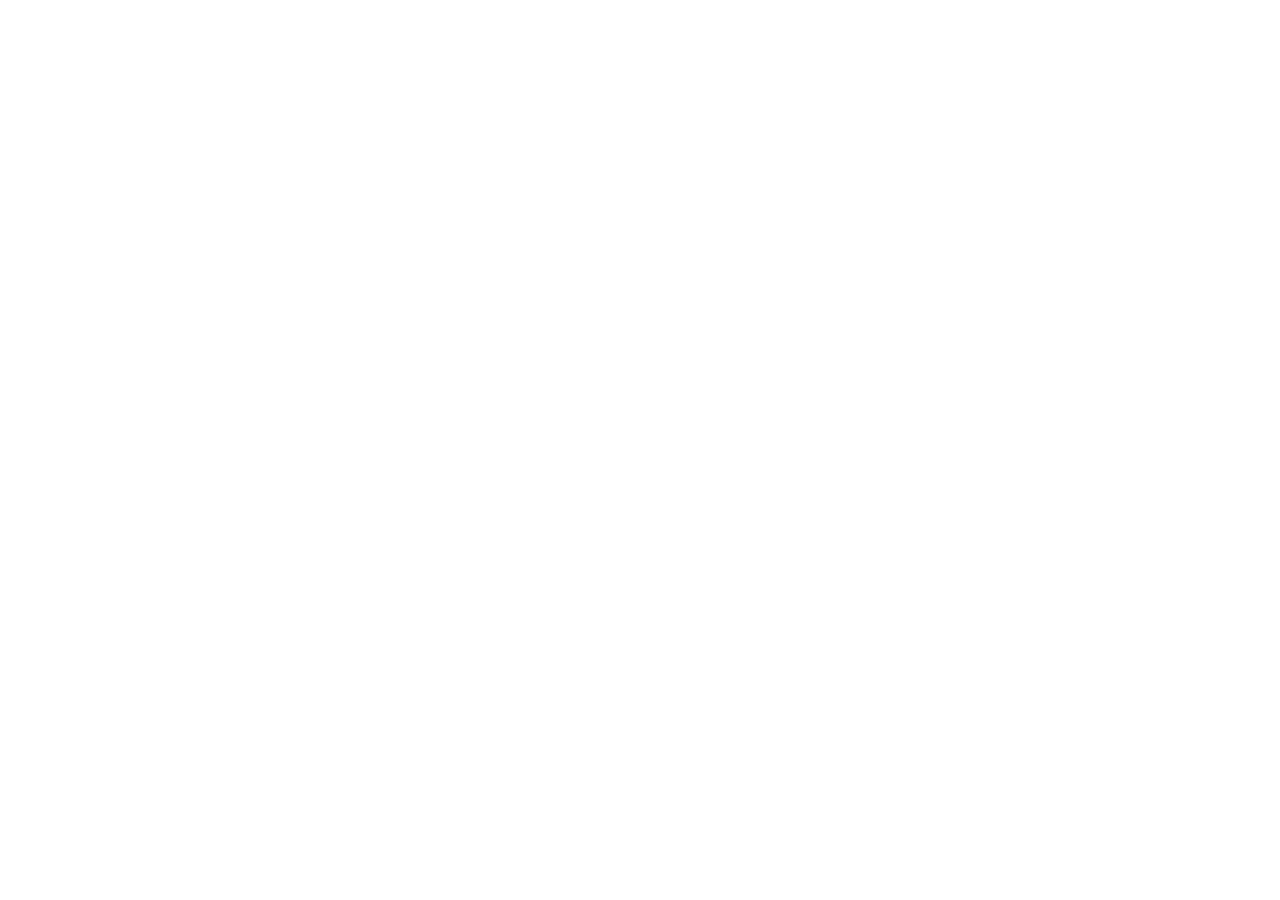
==== Interface/index.html @ 63ec219d "set up interface" ====
<!DOCTYPE html>
<html lang="en">
<head>
    <meta charset="UTF-8">
    <meta name="viewport" content="width=device-width, initial-scale=1.0">
    <title></title>
    <link rel="stylesheet" href="./style.css">
</head>
<body>
    
</body>
</html>
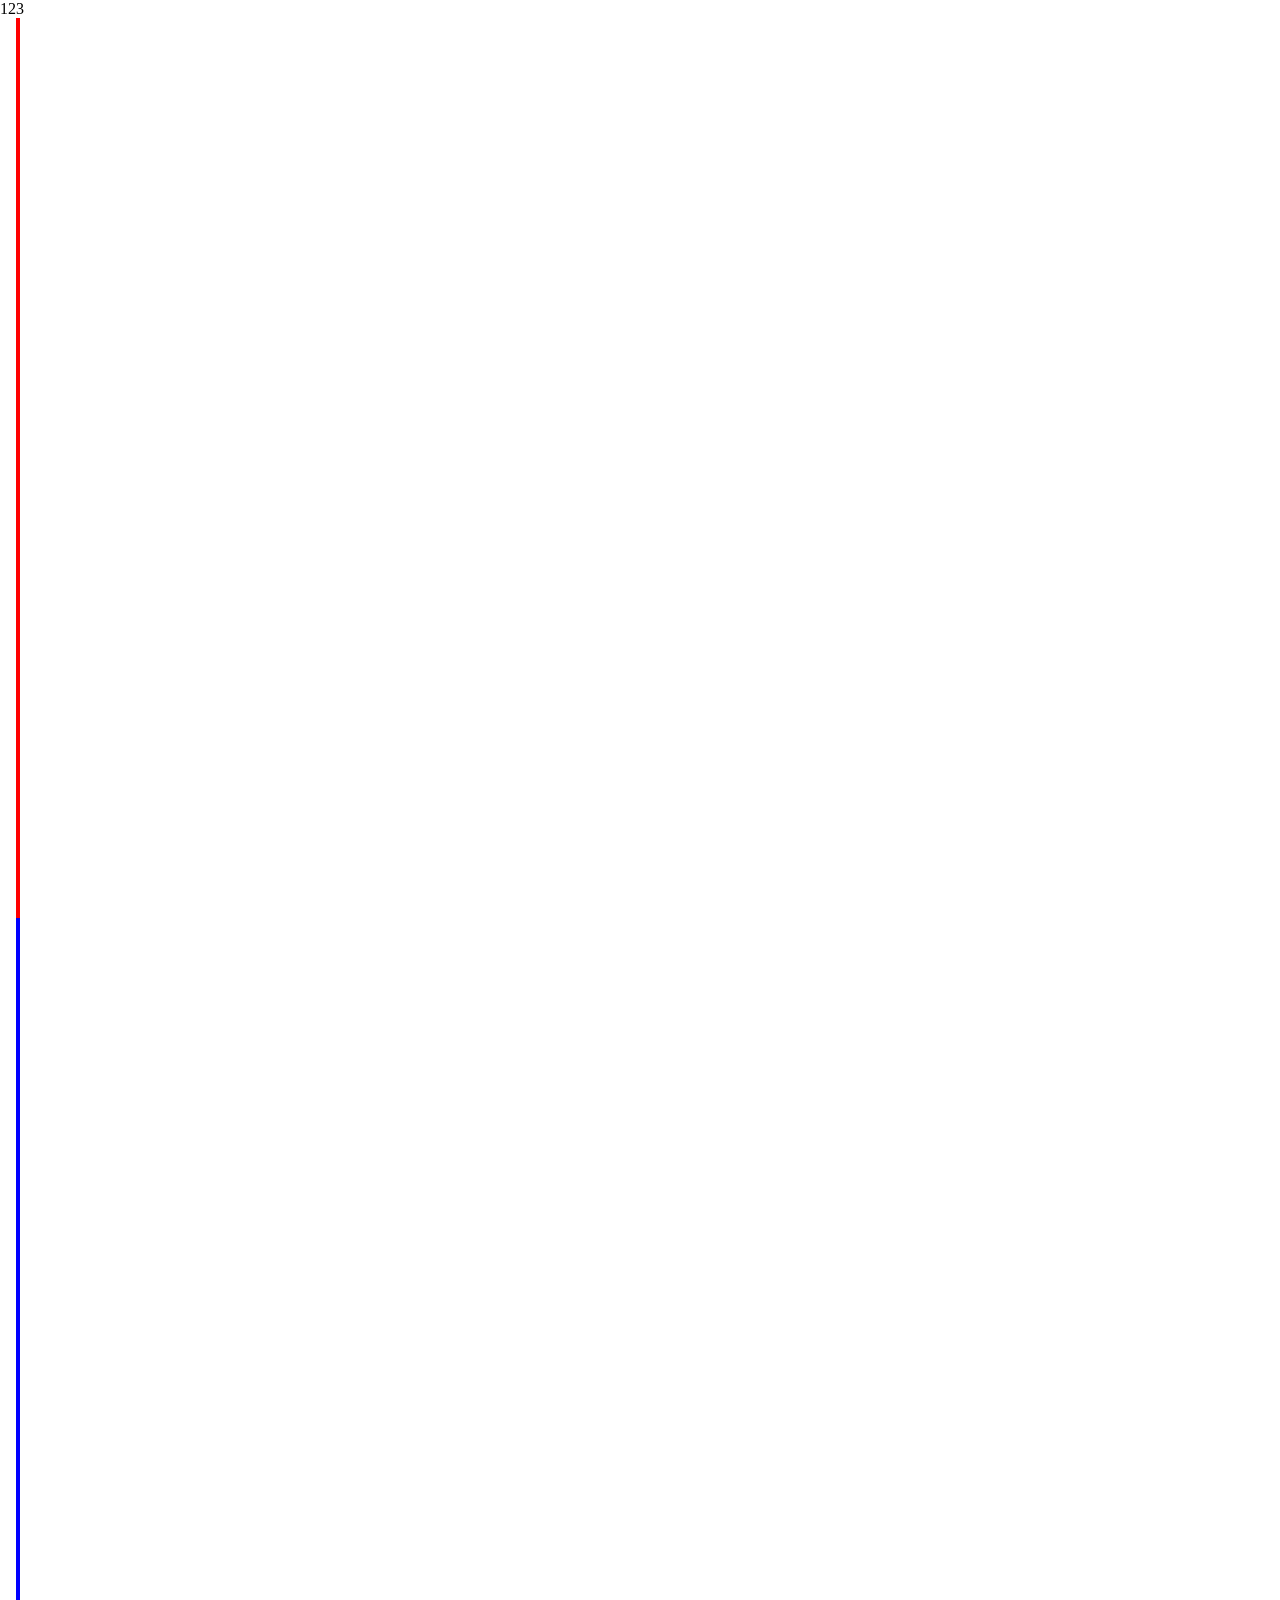
==== commit 061c304d: "1" ====
--- a/Interface/index.html
+++ b/Interface/index.html
@@ -7,6 +7,29 @@
     <link rel="stylesheet" href="./style.css">
 </head>
 <body>
-    
+    <div class="container">1
+        <div class="navbar-container">2
+            <div class="navbar"></div>
+        </div>
+        <div class="content">3
+            <div class="content-left"></div>
+            <div class="content-right"></div>
+        </div>
+
+    </div>
+
+
+
+
+
+
+
+
+
+
+
+
+
+    <script src="./script.js"></script>
 </body>
 </html>
--- a/Interface/style.css
+++ b/Interface/style.css
@@ -0,0 +1,23 @@
+*{
+    margin: 0;
+    padding: 0;
+    box-sizing: border-box;
+}
+.container{
+    display:flex;
+    /* justify-content: center;
+    align-items: center; */
+    
+    height: 100vh;
+    width: 100vw;
+}
+.content-left{
+    width: 55%;
+    height: 100%;
+    background-color: red;
+}
+.content-right{
+    width: 45%;
+    height: 100%;
+    background-color: blue;
+}
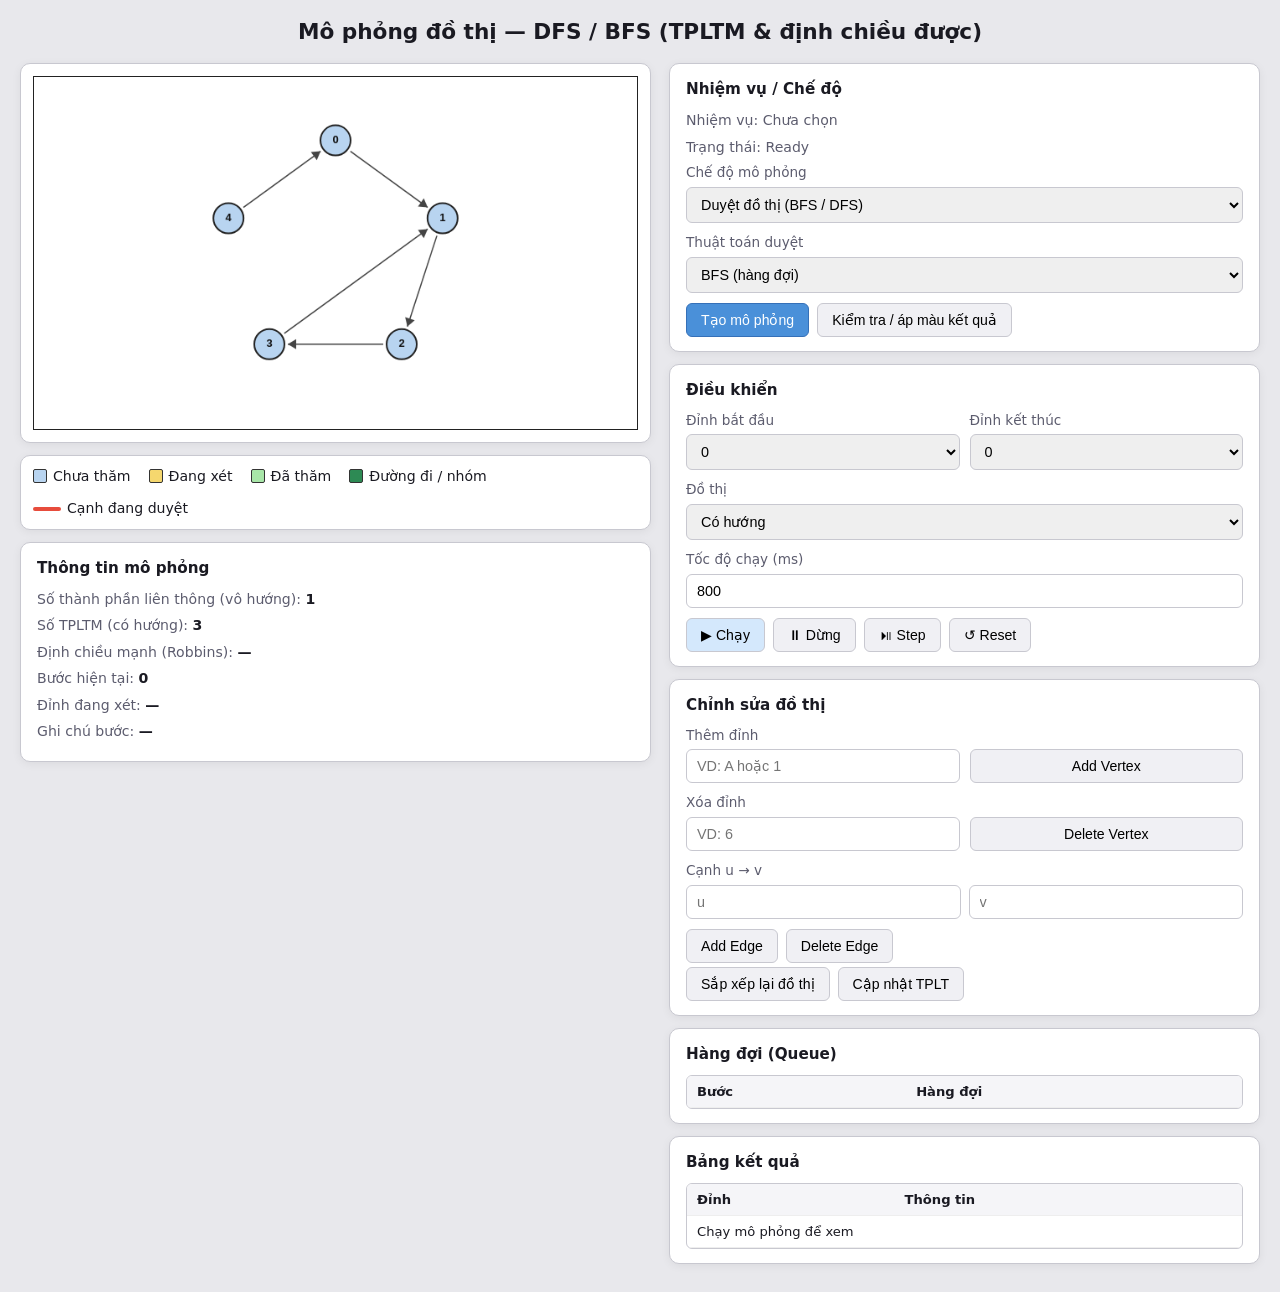
==== commit b74ae69c: "3" ====
--- a/Interface/index.html
+++ b/Interface/index.html
@@ -1,35 +1,187 @@
 <!DOCTYPE html>
-<html lang="en">
+<html lang="vi">
 <head>
     <meta charset="UTF-8">
     <meta name="viewport" content="width=device-width, initial-scale=1.0">
-    <title></title>
+    <title>Mô phỏng DFS/BFS — TPLTM &amp; Định chiều</title>
     <link rel="stylesheet" href="./style.css">
 </head>
 <body>
-    <div class="container">1
-        <div class="navbar-container">2
-            <div class="navbar"></div>
-        </div>
-        <div class="content">3
-            <div class="content-left"></div>
-            <div class="content-right"></div>
-        </div>
+    <div class="app">
+        <header class="header">
+            <h1>Mô phỏng đồ thị — DFS / BFS (TPLTM &amp; định chiều được)</h1>
+        </header>
 
+        <main class="main">
+            <section class="col-left">
+                <div class="canvas-wrap">
+                    <canvas id="graphCanvas" width="720" height="420" aria-label="Vùng vẽ đồ thị"></canvas>
+                </div>
+                <div class="legend" id="legend">
+                    <span class="legend-item"><i class="swatch swatch-unvisited"></i> Chưa thăm</span>
+                    <span class="legend-item"><i class="swatch swatch-active"></i> Đang xét</span>
+                    <span class="legend-item"><i class="swatch swatch-visited"></i> Đã thăm</span>
+                    <span class="legend-item"><i class="swatch swatch-path"></i> Đường đi / nhóm</span>
+                    <span class="legend-item"><span class="swatch swatch-edge-hl"></span> Cạnh đang duyệt</span>
+                </div>
+                <div class="card info-card">
+                    <h2>Thông tin mô phỏng</h2>
+                    <ul class="info-list">
+                        <li><span class="label">Số thành phần liên thông (vô hướng):</span> <strong id="infoWeak">—</strong></li>
+                        <li><span class="label">Số TPLTM (có hướng):</span> <strong id="infoScc">—</strong></li>
+                        <li><span class="label">Định chiều mạnh (Robbins):</span> <strong id="infoOrient">—</strong></li>
+                        <li><span class="label">Bước hiện tại:</span> <strong id="infoStep">0</strong></li>
+                        <li><span class="label">Đỉnh đang xét:</span> <strong id="infoVertex">Chưa bắt đầu</strong></li>
+                        <li><span class="label">Ghi chú bước:</span> <strong id="infoMsg">—</strong></li>
+                    </ul>
+                </div>
+            </section>
+
+            <section class="col-right">
+                <div class="card">
+                    <h2>Nhiệm vụ / Chế độ</h2>
+                    <p class="muted">Nhiệm vụ: <span id="questLabel">Chưa chọn</span></p>
+                    <p class="muted">Trạng thái: <span id="simStatus">Ready</span></p>
+                    <label class="field">
+                        <span>Chế độ mô phỏng</span>
+                        <select id="modeSelect">
+                            <option value="traverse">Duyệt đồ thị (BFS / DFS)</option>
+                            <option value="scc">Tìm TPLTM — Tarjan (DFS, một lần duyệt)</option>
+                            <option value="kosaraju">Tìm TPLTM — Kosaraju (GĐ1: DFS xếp L; GĐ2: BFS trên G^T)</option>
+                            <option value="orient">Kiểm tra định chiều mạnh (cầu — DFS / BFS)</option>
+                        </select>
+                    </label>
+                    <label class="field" id="orientAlgoField">
+                        <span>Tìm cầu (định chiều)</span>
+                        <select id="orientAlgoSelect">
+                            <option value="dfs">DFS — thời gian thăm &amp; low</option>
+                            <option value="bfs">BFS — loại từng cạnh, kiểm tra liên thông</option>
+                        </select>
+                    </label>
+                    <div id="algoTraverseWrap">
+                        <label class="field">
+                            <span>Thuật toán duyệt</span>
+                            <select id="algoSelect">
+                                <option value="bfs">BFS (hàng đợi)</option>
+                                <option value="dfs">DFS (đệ quy / stack)</option>
+                            </select>
+                        </label>
+                    </div>
+                    <div class="field algo-mode-hint algo-mode-panel-hidden" id="algoTarjanHint">
+                        <span>Thuật toán duyệt</span>
+                        <div class="algo-mode-readonly">DFS (Tarjan)</div>
+                    </div>
+                    <div class="field algo-mode-hint algo-mode-panel-hidden" id="algoKosarajuHint">
+                        <span>Thuật toán duyệt</span>
+                        <div class="algo-mode-readonly">DFS (giai đoạn 1) + BFS trên G^T (giai đoạn 2)</div>
+                    </div>
+                    <div class="field algo-mode-hint algo-mode-panel-hidden" id="algoOrientHint">
+                        <span>Thuật toán duyệt</span>
+                        <div class="algo-mode-readonly" id="algoOrientReadonly"></div>
+                    </div>
+                    <div class="btn-row">
+                        <button type="button" class="btn btn-primary" id="btnBuildSim">Tạo mô phỏng</button>
+                        <button type="button" class="btn" id="btnCheck">Kiểm tra / áp màu kết quả</button>
+                    </div>
+                </div>
+
+                <div class="card">
+                    <h2>Điều khiển</h2>
+                    <div class="grid-2">
+                        <label class="field">
+                            <span>Đỉnh bắt đầu</span>
+                            <select id="startSelect"></select>
+                        </label>
+                        <label class="field">
+                            <span>Đỉnh kết thúc</span>
+                            <select id="endSelect"></select>
+                        </label>
+                    </div>
+                    <label class="field">
+                        <span>Đồ thị</span>
+                        <select id="directedSelect">
+                            <option value="undirected">Vô hướng</option>
+                            <option value="directed">Có hướng</option>
+                        </select>
+                    </label>
+                    <label class="field">
+                        <span>Tốc độ chạy (ms)</span>
+                        <input type="number" id="speedInput" value="800" min="100" step="100">
+                    </label>
+                    <div class="btn-row wrap">
+                        <button type="button" class="btn btn-run" id="btnPlay">▶ Chạy</button>
+                        <button type="button" class="btn" id="btnPause">⏸ Dừng</button>
+                        <button type="button" class="btn" id="btnStep">⏯ Step</button>
+                        <button type="button" class="btn" id="btnReset">↺ Reset</button>
+                    </div>
+                </div>
+
+                <div class="card">
+                    <h2>Chỉnh sửa đồ thị</h2>
+                    <div class="grid-2">
+                        <label class="field">
+                            <span>Thêm đỉnh</span>
+                            <input type="text" id="addVertexInput" placeholder="VD: A hoặc 1">
+                        </label>
+                        <div class="field btn-only">
+                            <button type="button" class="btn btn-block" id="btnAddVertex">Add Vertex</button>
+                        </div>
+                    </div>
+                    <div class="grid-2">
+                        <label class="field">
+                            <span>Xóa đỉnh</span>
+                            <input type="text" id="delVertexInput" placeholder="VD: 6">
+                        </label>
+                        <div class="field btn-only">
+                            <button type="button" class="btn btn-block" id="btnDelVertex">Delete Vertex</button>
+                        </div>
+                    </div>
+                    <div class="edge-row">
+                        <label class="field grow">
+                            <span>Cạnh u → v</span>
+                            <div class="inline-2">
+                                <input type="text" id="edgeU" placeholder="u">
+                                <input type="text" id="edgeV" placeholder="v">
+                            </div>
+                        </label>
+                    </div>
+                    <div class="btn-row">
+                        <button type="button" class="btn" id="btnAddEdge">Add Edge</button>
+                        <button type="button" class="btn" id="btnDelEdge">Delete Edge</button>
+                    </div>
+                    <div class="btn-row">
+                        <button type="button" class="btn" id="btnLayout">Sắp xếp lại đồ thị</button>
+                        <button type="button" class="btn" id="btnUpdateWeak">Cập nhật TPLT</button>
+                    </div>
+                </div>
+
+                <div class="card">
+                    <h2 id="structureTitle">Hàng đợi (Queue)</h2>
+                    <div class="table-wrap">
+                        <table class="data-table" id="structureTable">
+                            <thead><tr><th>Bước</th><th id="structureCol2">Hàng đợi</th></tr></thead>
+                            <tbody></tbody>
+                        </table>
+                    </div>
+                </div>
+
+                <div class="card">
+                    <h2>Bảng kết quả</h2>
+                    <div class="table-wrap">
+                        <table class="data-table" id="resultTable">
+                            <thead>
+                                <tr>
+                                    <th>Đỉnh</th>
+                                    <th id="resultCol2">Thông tin</th>
+                                </tr>
+                            </thead>
+                            <tbody></tbody>
+                        </table>
+                    </div>
+                </div>
+            </section>
+        </main>
     </div>
-
-
-
-
-
-
-
-
-
-
-
-
-
     <script src="./script.js"></script>
 </body>
-</html>+</html>
--- a/Interface/style.css
+++ b/Interface/style.css
@@ -1,23 +1,295 @@
-*{
+* {
     margin: 0;
     padding: 0;
     box-sizing: border-box;
 }
-.container{
-    display:flex;
-    /* justify-content: center;
-    align-items: center; */
-    
-    height: 100vh;
-    width: 100vw;
-}
-.content-left{
-    width: 55%;
-    height: 100%;
-    background-color: red;
-}
-.content-right{
-    width: 45%;
-    height: 100%;
-    background-color: blue;
-}+
+:root {
+    --bg: #e8e8ec;
+    --card: #ffffff;
+    --border: #c8c8d0;
+    --text: #1a1a22;
+    --muted: #5c5c6e;
+    --primary: #4a90d9;
+    --primary-dark: #3570b8;
+    --radius: 10px;
+    --shadow: 0 2px 10px rgba(0, 0, 0, 0.06);
+}
+
+body {
+    font-family: "Segoe UI", system-ui, -apple-system, sans-serif;
+    background: var(--bg);
+    color: var(--text);
+    min-height: 100vh;
+    line-height: 1.45;
+}
+
+.app {
+    max-width: 1280px;
+    margin: 0 auto;
+    padding: 16px 20px 28px;
+}
+
+.header {
+    text-align: center;
+    margin-bottom: 16px;
+}
+
+.header h1 {
+    font-size: 1.35rem;
+    font-weight: 700;
+}
+
+.main {
+    display: flex;
+    gap: 18px;
+    align-items: flex-start;
+    flex-wrap: wrap;
+}
+
+.col-left {
+    flex: 1 1 420px;
+    min-width: 320px;
+    display: flex;
+    flex-direction: column;
+    gap: 12px;
+}
+
+.col-right {
+    flex: 1 1 380px;
+    min-width: 300px;
+    display: flex;
+    flex-direction: column;
+    gap: 12px;
+}
+
+.canvas-wrap {
+    background: var(--card);
+    border-radius: var(--radius);
+    box-shadow: var(--shadow);
+    padding: 12px;
+    border: 1px solid var(--border);
+}
+
+#graphCanvas {
+    display: block;
+    width: 100%;
+    max-width: 720px;
+    height: auto;
+    border: 1px solid #222;
+    background: #fff;
+    cursor: crosshair;
+    touch-action: none;
+}
+
+.legend {
+    display: flex;
+    flex-wrap: wrap;
+    gap: 12px 18px;
+    padding: 10px 12px;
+    background: var(--card);
+    border-radius: var(--radius);
+    box-shadow: var(--shadow);
+    border: 1px solid var(--border);
+    font-size: 0.88rem;
+}
+
+.legend-item {
+    display: inline-flex;
+    align-items: center;
+    gap: 6px;
+}
+
+.swatch {
+    width: 14px;
+    height: 14px;
+    border: 1px solid #333;
+    border-radius: 2px;
+    display: inline-block;
+}
+
+.swatch-unvisited { background: #b8d4f0; }
+.swatch-active { background: #f5d76e; }
+.swatch-visited { background: #a8e6a8; }
+.swatch-path { background: #2d8a54; }
+.swatch-edge-hl {
+    width: 28px;
+    height: 4px;
+    border-radius: 2px;
+    background: #e74c3c;
+    border: none;
+}
+
+.card {
+    background: var(--card);
+    border-radius: var(--radius);
+    box-shadow: var(--shadow);
+    border: 1px solid var(--border);
+    padding: 14px 16px;
+}
+
+.card h2 {
+    font-size: 0.95rem;
+    margin-bottom: 10px;
+    font-weight: 600;
+}
+
+.muted {
+    color: var(--muted);
+    font-size: 0.88rem;
+    margin-bottom: 6px;
+}
+
+.field {
+    display: flex;
+    flex-direction: column;
+    gap: 4px;
+    margin-bottom: 10px;
+    font-size: 0.85rem;
+}
+
+/* Ẩn hẳn khỏi layout khi không ở chế độ định chiều (tránh xung đột với display:flex của .field) */
+#orientAlgoField.is-orient-only-hidden {
+    display: none !important;
+}
+
+.algo-mode-panel-hidden {
+    display: none !important;
+}
+
+.algo-mode-readonly {
+    padding: 8px 10px;
+    border: 1px solid var(--border);
+    border-radius: 6px;
+    font-size: 0.9rem;
+    background: #f5f5f8;
+    color: var(--muted);
+}
+
+.field span:first-child {
+    font-weight: 500;
+    color: var(--muted);
+}
+
+.field input,
+.field select {
+    padding: 8px 10px;
+    border: 1px solid var(--border);
+    border-radius: 6px;
+    font-size: 0.9rem;
+}
+
+.field.btn-only {
+    justify-content: flex-end;
+    margin-bottom: 10px;
+}
+
+.btn-only .btn {
+    margin-top: auto;
+}
+
+.grid-2 {
+    display: grid;
+    grid-template-columns: 1fr 1fr;
+    gap: 10px;
+}
+
+.inline-2 {
+    display: grid;
+    grid-template-columns: 1fr 1fr;
+    gap: 8px;
+}
+
+.edge-row .grow {
+    flex: 1;
+}
+
+.btn-row {
+    display: flex;
+    flex-wrap: wrap;
+    gap: 8px;
+    margin-top: 4px;
+}
+
+.btn-row.wrap {
+    margin-top: 8px;
+}
+
+.btn {
+    padding: 8px 14px;
+    border: 1px solid var(--border);
+    border-radius: 6px;
+    background: #f0f0f4;
+    cursor: pointer;
+    font-size: 0.88rem;
+}
+
+.btn:hover {
+    background: #e4e4ea;
+}
+
+.btn-primary {
+    background: var(--primary);
+    color: #fff;
+    border-color: var(--primary-dark);
+}
+
+.btn-primary:hover {
+    background: var(--primary-dark);
+}
+
+.btn-run {
+    background: #d4e8fc;
+}
+
+.btn-block {
+    width: 100%;
+}
+
+.info-list {
+    list-style: none;
+    font-size: 0.88rem;
+}
+
+.info-list li {
+    margin-bottom: 6px;
+}
+
+.info-list .label {
+    color: var(--muted);
+}
+
+.table-wrap {
+    max-height: 200px;
+    overflow: auto;
+    border: 1px solid var(--border);
+    border-radius: 6px;
+}
+
+.data-table {
+    width: 100%;
+    border-collapse: collapse;
+    font-size: 0.82rem;
+}
+
+.data-table th,
+.data-table td {
+    padding: 6px 10px;
+    border-bottom: 1px solid #eee;
+    text-align: left;
+}
+
+.data-table th {
+    background: #f5f5f8;
+    position: sticky;
+    top: 0;
+}
+
+@media (max-width: 900px) {
+    .main {
+        flex-direction: column;
+    }
+    .grid-2 {
+        grid-template-columns: 1fr;
+    }
+}
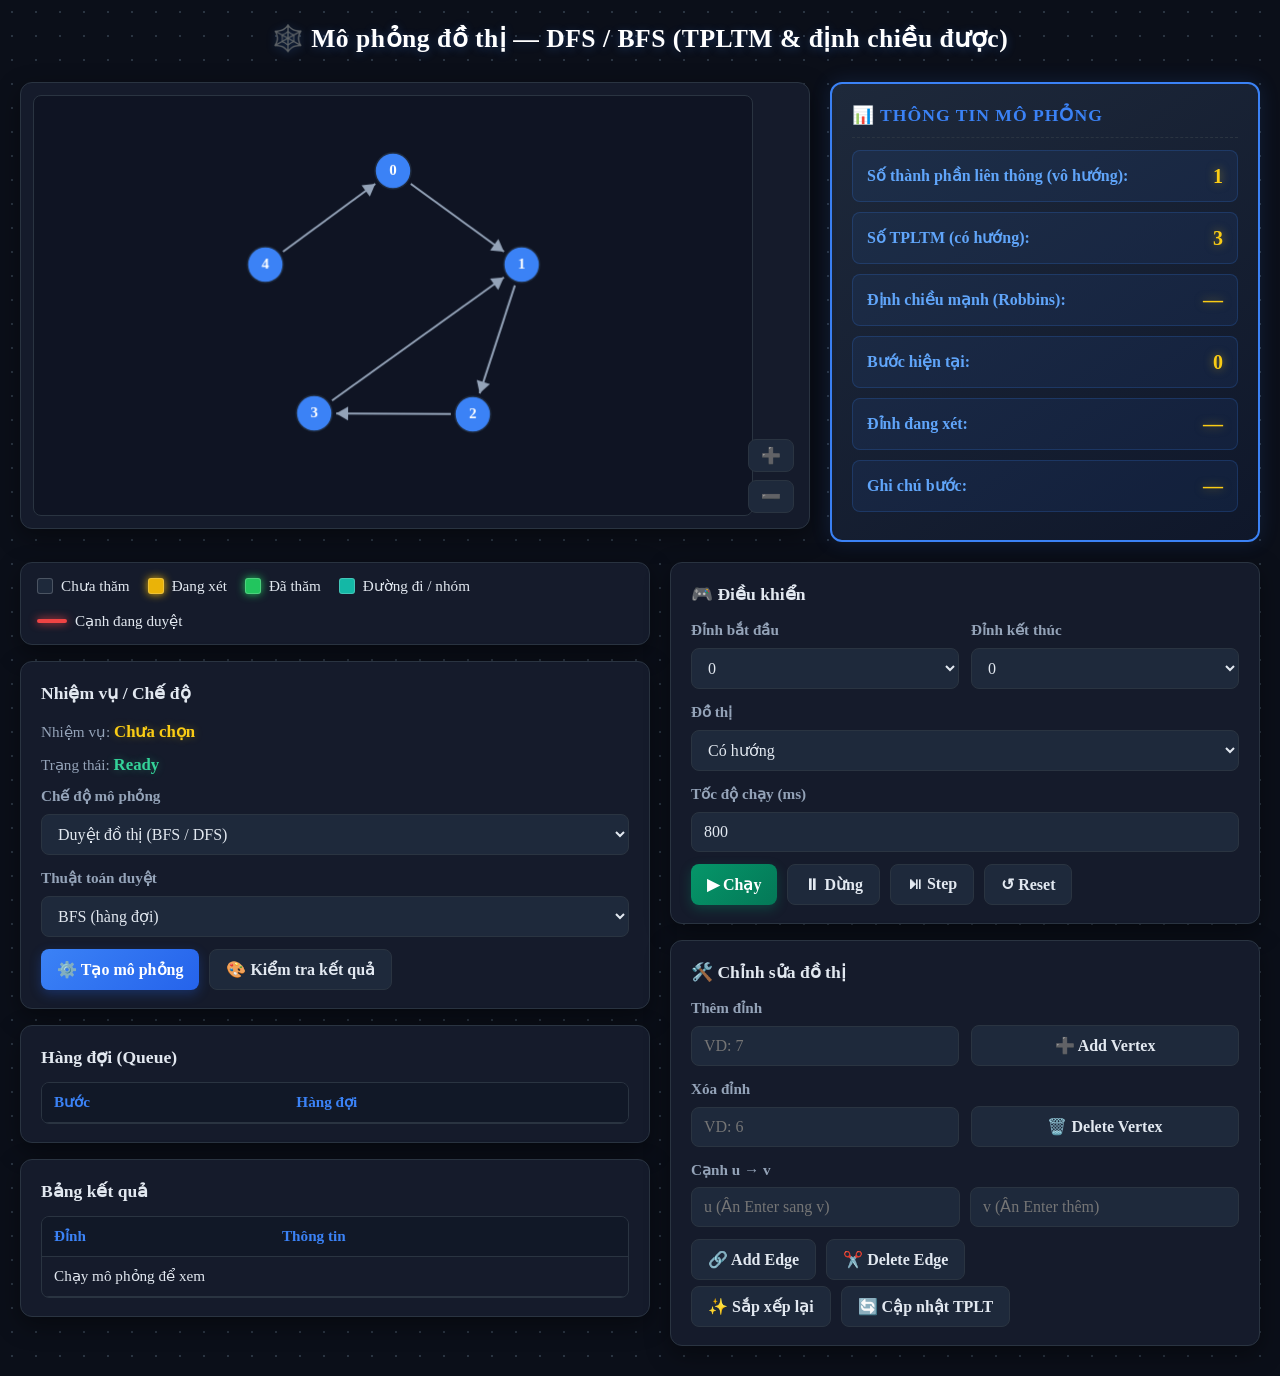
==== commit bf945a41: "Hieuvahuy" ====
--- a/Interface/index.html
+++ b/Interface/index.html
@@ -5,183 +5,240 @@
     <meta name="viewport" content="width=device-width, initial-scale=1.0">
     <title>Mô phỏng DFS/BFS — TPLTM &amp; Định chiều</title>
     <link rel="stylesheet" href="./style.css">
+    
+    <style>
+        
+
+        /* 2. Dải phân cách Golden Divider cho thuật toán Kosaraju */
+        .kosaraju-divider {
+            text-align: center;
+            color: #facc15 !important; /* Vàng sáng */
+            background: rgba(250, 204, 21, 0.1) !important;
+            font-weight: 800 !important;
+            letter-spacing: 1.5px;
+            padding: 12px !important;
+            border-top: 2px dashed #facc15 !important;
+            border-bottom: 2px dashed #facc15 !important;
+            border-radius: 6px;
+            text-shadow: 0 0 8px rgba(250, 204, 21, 0.4);
+            margin: 8px 0;
+        }
+
+        /* 3. Tinh chỉnh lại bảng Ghi chú (Note) cho nổi bật */
+        #structureNote {
+            font-size: 0.95rem;
+            color: #e2e8f0;
+            margin-bottom: 15px;
+            line-height: 1.6;
+            padding: 12px 16px;
+            background: linear-gradient(90deg, rgba(59, 130, 246, 0.15) 0%, rgba(30, 41, 59, 0.5) 100%);
+            border-left: 4px solid #3b82f6;
+            border-radius: 0 8px 8px 0;
+            box-shadow: 0 4px 6px rgba(0, 0, 0, 0.1);
+        }
+
+        #structureNote strong {
+            color: #60a5fa;
+            text-shadow: 0 0 5px rgba(96, 165, 250, 0.3);
+        }
+    </style>
 </head>
 <body>
     <div class="app">
         <header class="header">
-            <h1>Mô phỏng đồ thị — DFS / BFS (TPLTM &amp; định chiều được)</h1>
+            <h1>🕸️ Mô phỏng đồ thị — DFS / BFS (TPLTM &amp; định chiều được)</h1>
         </header>
 
         <main class="main">
-            <section class="col-left">
-                <div class="canvas-wrap">
-                    <canvas id="graphCanvas" width="720" height="420" aria-label="Vùng vẽ đồ thị"></canvas>
-                </div>
-                <div class="legend" id="legend">
-                    <span class="legend-item"><i class="swatch swatch-unvisited"></i> Chưa thăm</span>
-                    <span class="legend-item"><i class="swatch swatch-active"></i> Đang xét</span>
-                    <span class="legend-item"><i class="swatch swatch-visited"></i> Đã thăm</span>
-                    <span class="legend-item"><i class="swatch swatch-path"></i> Đường đi / nhóm</span>
-                    <span class="legend-item"><span class="swatch swatch-edge-hl"></span> Cạnh đang duyệt</span>
-                </div>
-                <div class="card info-card">
-                    <h2>Thông tin mô phỏng</h2>
-                    <ul class="info-list">
-                        <li><span class="label">Số thành phần liên thông (vô hướng):</span> <strong id="infoWeak">—</strong></li>
-                        <li><span class="label">Số TPLTM (có hướng):</span> <strong id="infoScc">—</strong></li>
-                        <li><span class="label">Định chiều mạnh (Robbins):</span> <strong id="infoOrient">—</strong></li>
-                        <li><span class="label">Bước hiện tại:</span> <strong id="infoStep">0</strong></li>
-                        <li><span class="label">Đỉnh đang xét:</span> <strong id="infoVertex">Chưa bắt đầu</strong></li>
-                        <li><span class="label">Ghi chú bước:</span> <strong id="infoMsg">—</strong></li>
-                    </ul>
-                </div>
-            </section>
-
-            <section class="col-right">
-                <div class="card">
-                    <h2>Nhiệm vụ / Chế độ</h2>
-                    <p class="muted">Nhiệm vụ: <span id="questLabel">Chưa chọn</span></p>
-                    <p class="muted">Trạng thái: <span id="simStatus">Ready</span></p>
-                    <label class="field">
-                        <span>Chế độ mô phỏng</span>
-                        <select id="modeSelect">
-                            <option value="traverse">Duyệt đồ thị (BFS / DFS)</option>
-                            <option value="scc">Tìm TPLTM — Tarjan (DFS, một lần duyệt)</option>
-                            <option value="kosaraju">Tìm TPLTM — Kosaraju (GĐ1: DFS xếp L; GĐ2: BFS trên G^T)</option>
-                            <option value="orient">Kiểm tra định chiều mạnh (cầu — DFS / BFS)</option>
-                        </select>
-                    </label>
-                    <label class="field" id="orientAlgoField">
-                        <span>Tìm cầu (định chiều)</span>
-                        <select id="orientAlgoSelect">
-                            <option value="dfs">DFS — thời gian thăm &amp; low</option>
-                            <option value="bfs">BFS — loại từng cạnh, kiểm tra liên thông</option>
-                        </select>
-                    </label>
-                    <div id="algoTraverseWrap">
+            <div class="main-top">
+                <section class="main-top-left">
+                    <div class="canvas-wrap">
+                        <canvas id="graphCanvas" width="720" height="420" aria-label="Vùng vẽ đồ thị"></canvas>
+                    </div>
+                </section>
+
+                <section class="main-top-right">
+                    <div class="card info-card">
+                        <h2>📊 Thông tin mô phỏng</h2>
+                        <ul class="info-list">
+                            <li><span class="label">Số thành phần liên thông (vô hướng):</span> <strong id="infoWeak">—</strong></li>
+                            <li><span class="label">Số TPLTM (có hướng):</span> <strong id="infoScc">—</strong></li>
+                            <li><span class="label">Định chiều mạnh (Robbins):</span> <strong id="infoOrient">—</strong></li>
+                            <li><span class="label">Bước hiện tại:</span> <strong id="infoStep">0</strong></li>
+                            <li><span class="label">Đỉnh đang xét:</span> <strong id="infoVertex">Chưa bắt đầu</strong></li>
+                            <li><span class="label">Ghi chú bước:</span> <strong id="infoMsg">—</strong></li>
+                        </ul>
+                    </div>
+                </section>
+            </div>
+
+            <div class="main-bottom">
+                <section class="col-left">
+                    <div class="legend" id="legend">
+                        <span class="legend-item"><i class="swatch swatch-unvisited"></i> Chưa thăm</span>
+                        <span class="legend-item"><i class="swatch swatch-active"></i> Đang xét</span>
+                        <span class="legend-item"><i class="swatch swatch-visited"></i> Đã thăm</span>
+                        <span class="legend-item"><i class="swatch swatch-path"></i> Đường đi / nhóm</span>
+                        <span class="legend-item"><span class="swatch swatch-edge-hl"></span> Cạnh đang duyệt</span>
+                    </div>
+
+                    <div class="card">
+                        <h2>Nhiệm vụ / Chế độ</h2>
+                        <p class="muted">Nhiệm vụ: <span id="questLabel">Chưa chọn</span></p>
+                        <p class="muted">Trạng thái: <span id="simStatus">Ready</span></p>
+                        
                         <label class="field">
+                            <span>Chế độ mô phỏng</span>
+                            <select id="modeSelect">
+                                <option value="traverse">Duyệt đồ thị (BFS / DFS)</option>
+                                <option value="scc">Tìm TPLTM — Tarjan (DFS, một lần duyệt)</option>
+                                <option value="kosaraju">Tìm TPLTM — Kosaraju (GĐ1: DFS xếp L; GĐ2: BFS trên G^T)</option>
+                                <option value="orient">Kiểm tra định chiều mạnh (cầu — DFS / BFS)</option>
+                            </select>
+                        </label>
+
+                        <label class="field" id="orientAlgoField">
+                            <span>Tìm cầu (định chiều)</span>
+                            <select id="orientAlgoSelect">
+                                <option value="dfs">DFS — thời gian thăm &amp; low</option>
+                                <option value="bfs">BFS — loại từng cạnh, kiểm tra liên thông</option>
+                            </select>
+                        </label>
+
+                        <div id="algoTraverseWrap">
+                            <label class="field">
+                                <span>Thuật toán duyệt</span>
+                                <select id="algoSelect">
+                                    <option value="bfs">BFS (hàng đợi)</option>
+                                    <option value="dfs">DFS (đệ quy / stack)</option>
+                                </select>
+                            </label>
+                        </div>
+
+                        <div class="field algo-mode-hint algo-mode-panel-hidden" id="algoTarjanHint">
                             <span>Thuật toán duyệt</span>
-                            <select id="algoSelect">
-                                <option value="bfs">BFS (hàng đợi)</option>
-                                <option value="dfs">DFS (đệ quy / stack)</option>
+                            <div class="algo-mode-readonly">DFS (Tarjan)</div>
+                        </div>
+                        <div class="field algo-mode-hint algo-mode-panel-hidden" id="algoKosarajuHint">
+                            <span>Thuật toán duyệt</span>
+                            <div class="algo-mode-readonly">DFS (giai đoạn 1) + BFS trên G^T (giai đoạn 2)</div>
+                        </div>
+                        <div class="field algo-mode-hint algo-mode-panel-hidden" id="algoOrientHint">
+                            <span>Thuật toán duyệt</span>
+                            <div class="algo-mode-readonly" id="algoOrientReadonly"></div>
+                        </div>
+
+                        <div class="btn-row">
+                            <button type="button" class="btn btn-primary" id="btnBuildSim">⚙️ Tạo mô phỏng</button>
+                            <button type="button" class="btn" id="btnCheck">🎨 Kiểm tra kết quả</button>
+                        </div>
+                    </div>
+
+                    <div class="card">
+                        <h2 id="structureTitle">Hàng đợi (Queue) / Ngăn xếp (Stack)</h2>
+                        <div class="table-wrap">
+                            <table class="data-table" id="structureTable">
+                                <thead>
+                                    <tr>
+                                        <th>Bước</th>
+                                        <th id="structureCol2">Cấu trúc dữ liệu</th>
+                                    </tr>
+                                </thead>
+                                <tbody></tbody>
+                            </table>
+                        </div>
+                    </div>
+
+                    <div class="card">
+                        <h2>Bảng kết quả</h2>
+                        <div class="table-wrap">
+                            <table class="data-table" id="resultTable">
+                                <thead>
+                                    <tr>
+                                        <th>Đỉnh</th>
+                                        <th id="resultCol2">Chỉ số TPLTM / Thông tin</th>
+                                    </tr>
+                                </thead>
+                                <tbody></tbody>
+                            </table>
+                        </div>
+                    </div>
+                </section>
+
+                <section class="col-right">
+                    <div class="card">
+                        <h2>🎮 Điều khiển</h2>
+                        <div class="grid-2">
+                            <label class="field">
+                                <span>Đỉnh bắt đầu</span>
+                                <select id="startSelect"></select>
+                            </label>
+                            <label class="field">
+                                <span>Đỉnh kết thúc</span>
+                                <select id="endSelect"></select>
+                            </label>
+                        </div>
+                        <label class="field">
+                            <span>Đồ thị</span>
+                            <select id="directedSelect">
+                                <option value="undirected">Vô hướng</option>
+                                <option value="directed">Có hướng</option>
                             </select>
                         </label>
-                    </div>
-                    <div class="field algo-mode-hint algo-mode-panel-hidden" id="algoTarjanHint">
-                        <span>Thuật toán duyệt</span>
-                        <div class="algo-mode-readonly">DFS (Tarjan)</div>
-                    </div>
-                    <div class="field algo-mode-hint algo-mode-panel-hidden" id="algoKosarajuHint">
-                        <span>Thuật toán duyệt</span>
-                        <div class="algo-mode-readonly">DFS (giai đoạn 1) + BFS trên G^T (giai đoạn 2)</div>
-                    </div>
-                    <div class="field algo-mode-hint algo-mode-panel-hidden" id="algoOrientHint">
-                        <span>Thuật toán duyệt</span>
-                        <div class="algo-mode-readonly" id="algoOrientReadonly"></div>
-                    </div>
-                    <div class="btn-row">
-                        <button type="button" class="btn btn-primary" id="btnBuildSim">Tạo mô phỏng</button>
-                        <button type="button" class="btn" id="btnCheck">Kiểm tra / áp màu kết quả</button>
-                    </div>
-                </div>
-
-                <div class="card">
-                    <h2>Điều khiển</h2>
-                    <div class="grid-2">
                         <label class="field">
-                            <span>Đỉnh bắt đầu</span>
-                            <select id="startSelect"></select>
-                        </label>
-                        <label class="field">
-                            <span>Đỉnh kết thúc</span>
-                            <select id="endSelect"></select>
-                        </label>
-                    </div>
-                    <label class="field">
-                        <span>Đồ thị</span>
-                        <select id="directedSelect">
-                            <option value="undirected">Vô hướng</option>
-                            <option value="directed">Có hướng</option>
-                        </select>
-                    </label>
-                    <label class="field">
-                        <span>Tốc độ chạy (ms)</span>
-                        <input type="number" id="speedInput" value="800" min="100" step="100">
-                    </label>
-                    <div class="btn-row wrap">
-                        <button type="button" class="btn btn-run" id="btnPlay">▶ Chạy</button>
-                        <button type="button" class="btn" id="btnPause">⏸ Dừng</button>
-                        <button type="button" class="btn" id="btnStep">⏯ Step</button>
-                        <button type="button" class="btn" id="btnReset">↺ Reset</button>
-                    </div>
-                </div>
-
-                <div class="card">
-                    <h2>Chỉnh sửa đồ thị</h2>
-                    <div class="grid-2">
-                        <label class="field">
-                            <span>Thêm đỉnh</span>
-                            <input type="text" id="addVertexInput" placeholder="VD: A hoặc 1">
-                        </label>
-                        <div class="field btn-only">
-                            <button type="button" class="btn btn-block" id="btnAddVertex">Add Vertex</button>
-                        </div>
-                    </div>
-                    <div class="grid-2">
-                        <label class="field">
-                            <span>Xóa đỉnh</span>
-                            <input type="text" id="delVertexInput" placeholder="VD: 6">
-                        </label>
-                        <div class="field btn-only">
-                            <button type="button" class="btn btn-block" id="btnDelVertex">Delete Vertex</button>
-                        </div>
-                    </div>
-                    <div class="edge-row">
-                        <label class="field grow">
-                            <span>Cạnh u → v</span>
-                            <div class="inline-2">
-                                <input type="text" id="edgeU" placeholder="u">
-                                <input type="text" id="edgeV" placeholder="v">
+                            <span>Tốc độ chạy (ms)</span>
+                            <input type="number" id="speedInput" value="800" min="100" step="100">
+                        </label>
+                        <div class="btn-row wrap">
+                            <button type="button" class="btn btn-run" id="btnPlay">▶ Chạy</button>
+                            <button type="button" class="btn" id="btnPause">⏸ Dừng</button>
+                            <button type="button" class="btn" id="btnStep">⏯ Step</button>
+                            <button type="button" class="btn" id="btnReset">↺ Reset</button>
+                        </div>
+                    </div>
+
+                    <div class="card">
+                        <h2>🛠️ Chỉnh sửa đồ thị</h2>
+                        <div class="grid-2">
+                            <label class="field">
+                                <span>Thêm đỉnh</span>
+                                <input type="text" id="addVertexInput" placeholder="VD: 7">
+                            </label>
+                            <div class="field btn-only">
+                                <button type="button" class="btn btn-block" id="btnAddVertex">➕ Add Vertex</button>
                             </div>
-                        </label>
-                    </div>
-                    <div class="btn-row">
-                        <button type="button" class="btn" id="btnAddEdge">Add Edge</button>
-                        <button type="button" class="btn" id="btnDelEdge">Delete Edge</button>
-                    </div>
-                    <div class="btn-row">
-                        <button type="button" class="btn" id="btnLayout">Sắp xếp lại đồ thị</button>
-                        <button type="button" class="btn" id="btnUpdateWeak">Cập nhật TPLT</button>
-                    </div>
-                </div>
-
-                <div class="card">
-                    <h2 id="structureTitle">Hàng đợi (Queue)</h2>
-                    <div class="table-wrap">
-                        <table class="data-table" id="structureTable">
-                            <thead><tr><th>Bước</th><th id="structureCol2">Hàng đợi</th></tr></thead>
-                            <tbody></tbody>
-                        </table>
-                    </div>
-                </div>
-
-                <div class="card">
-                    <h2>Bảng kết quả</h2>
-                    <div class="table-wrap">
-                        <table class="data-table" id="resultTable">
-                            <thead>
-                                <tr>
-                                    <th>Đỉnh</th>
-                                    <th id="resultCol2">Thông tin</th>
-                                </tr>
-                            </thead>
-                            <tbody></tbody>
-                        </table>
-                    </div>
-                </div>
-            </section>
+                        </div>
+                        <div class="grid-2">
+                            <label class="field">
+                                <span>Xóa đỉnh</span>
+                                <input type="text" id="delVertexInput" placeholder="VD: 6">
+                            </label>
+                            <div class="field btn-only">
+                                <button type="button" class="btn btn-block" id="btnDelVertex">🗑️ Delete Vertex</button>
+                            </div>
+                        </div>
+                        <div class="edge-row">
+                            <label class="field grow">
+                                <span>Cạnh u → v</span>
+                                <div class="inline-2">
+                                    <input type="text" id="edgeU" placeholder="u (Ấn Enter sang v)">
+                                    <input type="text" id="edgeV" placeholder="v (Ấn Enter thêm)">
+                                </div>
+                            </label>
+                        </div>
+                        <div class="btn-row">
+                            <button type="button" class="btn" id="btnAddEdge">🔗 Add Edge</button>
+                            <button type="button" class="btn" id="btnDelEdge">✂️ Delete Edge</button>
+                        </div>
+                        <div class="btn-row">
+                            <button type="button" class="btn" id="btnLayout">✨ Sắp xếp lại</button>
+                            <button type="button" class="btn" id="btnUpdateWeak">🔄 Cập nhật TPLT</button>
+                        </div>
+                    </div>
+                </section>
+            </div>
         </main>
     </div>
     <script src="./script.js"></script>
 </body>
-</html>
+</html>
--- a/Interface/style.css
+++ b/Interface/style.css
@@ -4,45 +4,80 @@
     box-sizing: border-box;
 }
 
+/* Biến màu Dark Theme xịn xò, bắt mắt hơn */
 :root {
-    --bg: #e8e8ec;
-    --card: #ffffff;
-    --border: #c8c8d0;
-    --text: #1a1a22;
-    --muted: #5c5c6e;
-    --primary: #4a90d9;
-    --primary-dark: #3570b8;
-    --radius: 10px;
-    --shadow: 0 2px 10px rgba(0, 0, 0, 0.06);
+    --bg-base: #0b0f19;      /* Nền tối sâu */
+    --card: #151b2b;         /* Nền card nổi */
+    --border: #2a3441;
+    --border-glow: #3b82f6;  /* Màu viền phát sáng */
+    --text: #e2e8f0;
+    --muted: #94a3b8;
+    --primary: #3b82f6;      /* Xanh sáng */
+    --primary-dark: #2563eb;
+    --accent: #facc15;       /* Vàng gold cho thông số */
+    --radius: 12px;
+    --shadow: 0 8px 24px rgba(0, 0, 0, 0.4);
 }
 
 body {
-    font-family: "Segoe UI", system-ui, -apple-system, sans-serif;
-    background: var(--bg);
+    /* Chuyển sang Times New Roman theo yêu cầu */
+    font-family: "Times New Roman", Times, serif;
+    background-color: var(--bg-base);
     color: var(--text);
     min-height: 100vh;
-    line-height: 1.45;
+    line-height: 1.5;
+    font-size: 1.05rem; /* Tăng nhẹ size vì font có chân hơi nhỏ */
+    
+    /* Thêm họa tiết chấm bi mờ (Dot Grid) ở background */
+    background-image: radial-gradient(#2a3441 1.5px, transparent 1.5px);
+    background-size: 24px 24px;
 }
 
 .app {
     max-width: 1280px;
     margin: 0 auto;
-    padding: 16px 20px 28px;
+    padding: 20px 20px 30px;
 }
 
 .header {
     text-align: center;
-    margin-bottom: 16px;
+    margin-bottom: 24px;
+    text-shadow: 0 2px 10px rgba(59, 130, 246, 0.3);
 }
 
 .header h1 {
-    font-size: 1.35rem;
+    font-size: 1.6rem;
     font-weight: 700;
+    color: #fff;
+    letter-spacing: 0.5px;
 }
 
 .main {
     display: flex;
-    gap: 18px;
+    flex-direction: column;
+    gap: 20px;
+}
+
+.main-top {
+    display: flex;
+    gap: 20px;
+    align-items: flex-start;
+    flex-wrap: wrap;
+}
+
+.main-top-left {
+    flex: 1 1 720px;
+    min-width: 320px;
+}
+
+.main-top-right {
+    flex: 1 1 360px;
+    min-width: 300px;
+}
+
+.main-bottom {
+    display: flex;
+    gap: 20px;
     align-items: flex-start;
     flex-wrap: wrap;
 }
@@ -52,7 +87,7 @@
     min-width: 320px;
     display: flex;
     flex-direction: column;
-    gap: 12px;
+    gap: 16px;
 }
 
 .col-right {
@@ -60,7 +95,7 @@
     min-width: 300px;
     display: flex;
     flex-direction: column;
-    gap: 12px;
+    gap: 16px;
 }
 
 .canvas-wrap {
@@ -76,48 +111,96 @@
     width: 100%;
     max-width: 720px;
     height: auto;
-    border: 1px solid #222;
-    background: #fff;
+    border: 1px solid var(--border);
+    background: #0f1423; /* Nền canvas tối hơn một chút */
     cursor: crosshair;
     touch-action: none;
+    border-radius: 8px;
+    /* Keep default smoothing; avoid pixelated/crisp-edges which can make vector-like drawings look worse. */
+    image-rendering: auto;
 }
 
 .legend {
     display: flex;
     flex-wrap: wrap;
     gap: 12px 18px;
-    padding: 10px 12px;
+    padding: 12px 16px;
     background: var(--card);
     border-radius: var(--radius);
     box-shadow: var(--shadow);
     border: 1px solid var(--border);
-    font-size: 0.88rem;
+    font-size: 0.95rem;
 }
 
 .legend-item {
     display: inline-flex;
     align-items: center;
-    gap: 6px;
+    gap: 8px;
 }
 
 .swatch {
-    width: 14px;
-    height: 14px;
-    border: 1px solid #333;
-    border-radius: 2px;
+    width: 16px;
+    height: 16px;
+    border: 1px solid rgba(255,255,255,0.2);
+    border-radius: 3px;
     display: inline-block;
 }
 
-.swatch-unvisited { background: #b8d4f0; }
-.swatch-active { background: #f5d76e; }
-.swatch-visited { background: #a8e6a8; }
-.swatch-path { background: #2d8a54; }
+.swatch-unvisited { background: #1e293b; }
+.swatch-active { background: #eab308; box-shadow: 0 0 8px #eab308; }
+.swatch-visited { background: #22c55e; box-shadow: 0 0 8px #22c55e; }
+.swatch-path { background: #14b8a6; }
 .swatch-edge-hl {
-    width: 28px;
+    width: 30px;
     height: 4px;
     border-radius: 2px;
-    background: #e74c3c;
+    background: #ef4444;
     border: none;
+    box-shadow: 0 0 8px #ef4444;
+}
+
+/* TẠO ĐIỂM NHẤN CHO CARD THÔNG TIN MÔ PHỎNG */
+.info-card {
+    border: 2px solid var(--border-glow) !important;
+    box-shadow: 0 0 20px rgba(59, 130, 246, 0.15) !important;
+    background: linear-gradient(145deg, #1e293b, #0f172a) !important;
+}
+
+.info-card h2 {
+    color: var(--primary);
+    text-transform: uppercase;
+    letter-spacing: 1px;
+    border-bottom: 1px dashed var(--border);
+    padding-bottom: 8px;
+    margin-bottom: 12px;
+}
+
+/* Làm nổi bật danh sách thông tin */
+.info-list {
+    list-style: none;
+    font-size: 1rem;
+}
+
+.info-list li {
+    margin-bottom: 10px;
+    display: flex;
+    justify-content: space-between;
+    align-items: center;
+    background: rgba(59, 130, 246, 0.08); /* Highlight nền từng dòng nhẹ */
+    padding: 10px 14px;
+    border-radius: 8px;
+    border: 1px solid rgba(59, 130, 246, 0.2);
+}
+
+.info-list .label {
+    color: #60a5fa; /* Chuyển thành xanh dương sáng cho dễ đọc */
+    font-weight: bold;
+}
+
+.info-list strong {
+    color: var(--accent); /* Màu vàng gold nổi bật */
+    font-size: 1.25rem; /* Phóng to số liệu */
+    text-shadow: 0 0 10px rgba(250, 204, 21, 0.5);
 }
 
 .card {
@@ -125,63 +208,84 @@
     border-radius: var(--radius);
     box-shadow: var(--shadow);
     border: 1px solid var(--border);
-    padding: 14px 16px;
+    padding: 18px 20px;
 }
 
 .card h2 {
-    font-size: 0.95rem;
-    margin-bottom: 10px;
-    font-weight: 600;
-}
-
+    font-size: 1.1rem;
+    margin-bottom: 12px;
+    font-weight: 700;
+}
+
+/* Nổi bật phần chữ nhiệm vụ và trạng thái */
 .muted {
     color: var(--muted);
-    font-size: 0.88rem;
-    margin-bottom: 6px;
+    font-size: 0.95rem;
+    margin-bottom: 8px;
+}
+
+#questLabel {
+    color: #facc15; /* Vàng gold */
+    font-weight: bold;
+    font-size: 1.05rem;
+    text-shadow: 0 0 8px rgba(250, 204, 21, 0.3);
+}
+
+#simStatus {
+    color: #34d399; /* Xanh emerald dạ quang */
+    font-weight: bold;
+    font-size: 1.05rem;
+    text-shadow: 0 0 8px rgba(52, 211, 153, 0.3);
 }
 
 .field {
     display: flex;
     flex-direction: column;
-    gap: 4px;
-    margin-bottom: 10px;
-    font-size: 0.85rem;
-}
-
-/* Ẩn hẳn khỏi layout khi không ở chế độ định chiều (tránh xung đột với display:flex của .field) */
-#orientAlgoField.is-orient-only-hidden {
-    display: none !important;
-}
-
+    gap: 6px;
+    margin-bottom: 12px;
+    font-size: 0.95rem;
+}
+
+#orientAlgoField.is-orient-only-hidden,
 .algo-mode-panel-hidden {
     display: none !important;
 }
 
 .algo-mode-readonly {
-    padding: 8px 10px;
-    border: 1px solid var(--border);
-    border-radius: 6px;
-    font-size: 0.9rem;
-    background: #f5f5f8;
+    padding: 10px 12px;
+    border: 1px solid var(--border);
+    border-radius: 8px;
+    font-size: 1rem;
+    background: #111827;
     color: var(--muted);
 }
 
 .field span:first-child {
-    font-weight: 500;
+    font-weight: 600;
     color: var(--muted);
 }
 
 .field input,
 .field select {
-    padding: 8px 10px;
-    border: 1px solid var(--border);
-    border-radius: 6px;
-    font-size: 0.9rem;
+    font-family: "Times New Roman", Times, serif;
+    padding: 10px 12px;
+    border: 1px solid var(--border);
+    border-radius: 8px;
+    font-size: 1rem;
+    background: #1e293b;
+    color: var(--text);
+    transition: all 0.2s;
+}
+
+.field input:focus, .field select:focus {
+    outline: none;
+    border-color: var(--primary);
+    box-shadow: 0 0 0 2px rgba(59, 130, 246, 0.3);
 }
 
 .field.btn-only {
     justify-content: flex-end;
-    margin-bottom: 10px;
+    margin-bottom: 12px;
 }
 
 .btn-only .btn {
@@ -191,13 +295,13 @@
 .grid-2 {
     display: grid;
     grid-template-columns: 1fr 1fr;
-    gap: 10px;
+    gap: 12px;
 }
 
 .inline-2 {
     display: grid;
     grid-template-columns: 1fr 1fr;
-    gap: 8px;
+    gap: 10px;
 }
 
 .edge-row .grow {
@@ -207,89 +311,97 @@
 .btn-row {
     display: flex;
     flex-wrap: wrap;
-    gap: 8px;
-    margin-top: 4px;
+    gap: 10px;
+    margin-top: 6px;
 }
 
 .btn-row.wrap {
-    margin-top: 8px;
+    margin-top: 12px;
 }
 
 .btn {
-    padding: 8px 14px;
-    border: 1px solid var(--border);
-    border-radius: 6px;
-    background: #f0f0f4;
+    font-family: "Times New Roman", Times, serif;
+    font-weight: 600;
+    padding: 10px 16px;
+    border: 1px solid var(--border);
+    border-radius: 8px;
+    background: #1e293b;
+    color: var(--text);
     cursor: pointer;
-    font-size: 0.88rem;
+    font-size: 1rem;
+    transition: all 0.2s;
+    display: flex;
+    align-items: center;
+    justify-content: center;
+    gap: 6px;
 }
 
 .btn:hover {
-    background: #e4e4ea;
+    background: #334155;
+    border-color: #475569;
+    transform: translateY(-1px);
+}
+
+.btn:active {
+    transform: translateY(1px);
 }
 
 .btn-primary {
-    background: var(--primary);
+    background: linear-gradient(135deg, var(--primary), var(--primary-dark));
     color: #fff;
-    border-color: var(--primary-dark);
+    border: none;
+    box-shadow: 0 4px 12px rgba(37, 99, 235, 0.3);
 }
 
 .btn-primary:hover {
-    background: var(--primary-dark);
+    background: linear-gradient(135deg, #60a5fa, var(--primary));
 }
 
 .btn-run {
-    background: #d4e8fc;
+    background: linear-gradient(135deg, #059669, #047857);
+    color: #fff;
+    border: none;
+    box-shadow: 0 4px 12px rgba(5, 150, 105, 0.3);
+}
+
+.btn-run:hover {
+    background: linear-gradient(135deg, #10b981, #059669);
 }
 
 .btn-block {
     width: 100%;
 }
 
-.info-list {
-    list-style: none;
-    font-size: 0.88rem;
-}
-
-.info-list li {
-    margin-bottom: 6px;
-}
-
-.info-list .label {
-    color: var(--muted);
-}
-
 .table-wrap {
-    max-height: 200px;
+    max-height: 220px;
     overflow: auto;
     border: 1px solid var(--border);
-    border-radius: 6px;
+    border-radius: 8px;
 }
 
 .data-table {
     width: 100%;
     border-collapse: collapse;
-    font-size: 0.82rem;
+    font-size: 0.95rem;
 }
 
 .data-table th,
 .data-table td {
-    padding: 6px 10px;
-    border-bottom: 1px solid #eee;
+    padding: 8px 12px;
+    border-bottom: 1px solid var(--border);
     text-align: left;
 }
 
 .data-table th {
-    background: #f5f5f8;
+    background: #111827;
+    color: var(--primary);
     position: sticky;
     top: 0;
+    z-index: 10;
 }
 
 @media (max-width: 900px) {
-    .main {
-        flex-direction: column;
-    }
-    .grid-2 {
-        grid-template-columns: 1fr;
-    }
-}
+    .main-top { flex-direction: column; }
+    .main-bottom { flex-direction: column; }
+    .grid-2 { grid-template-columns: 1fr; }
+}
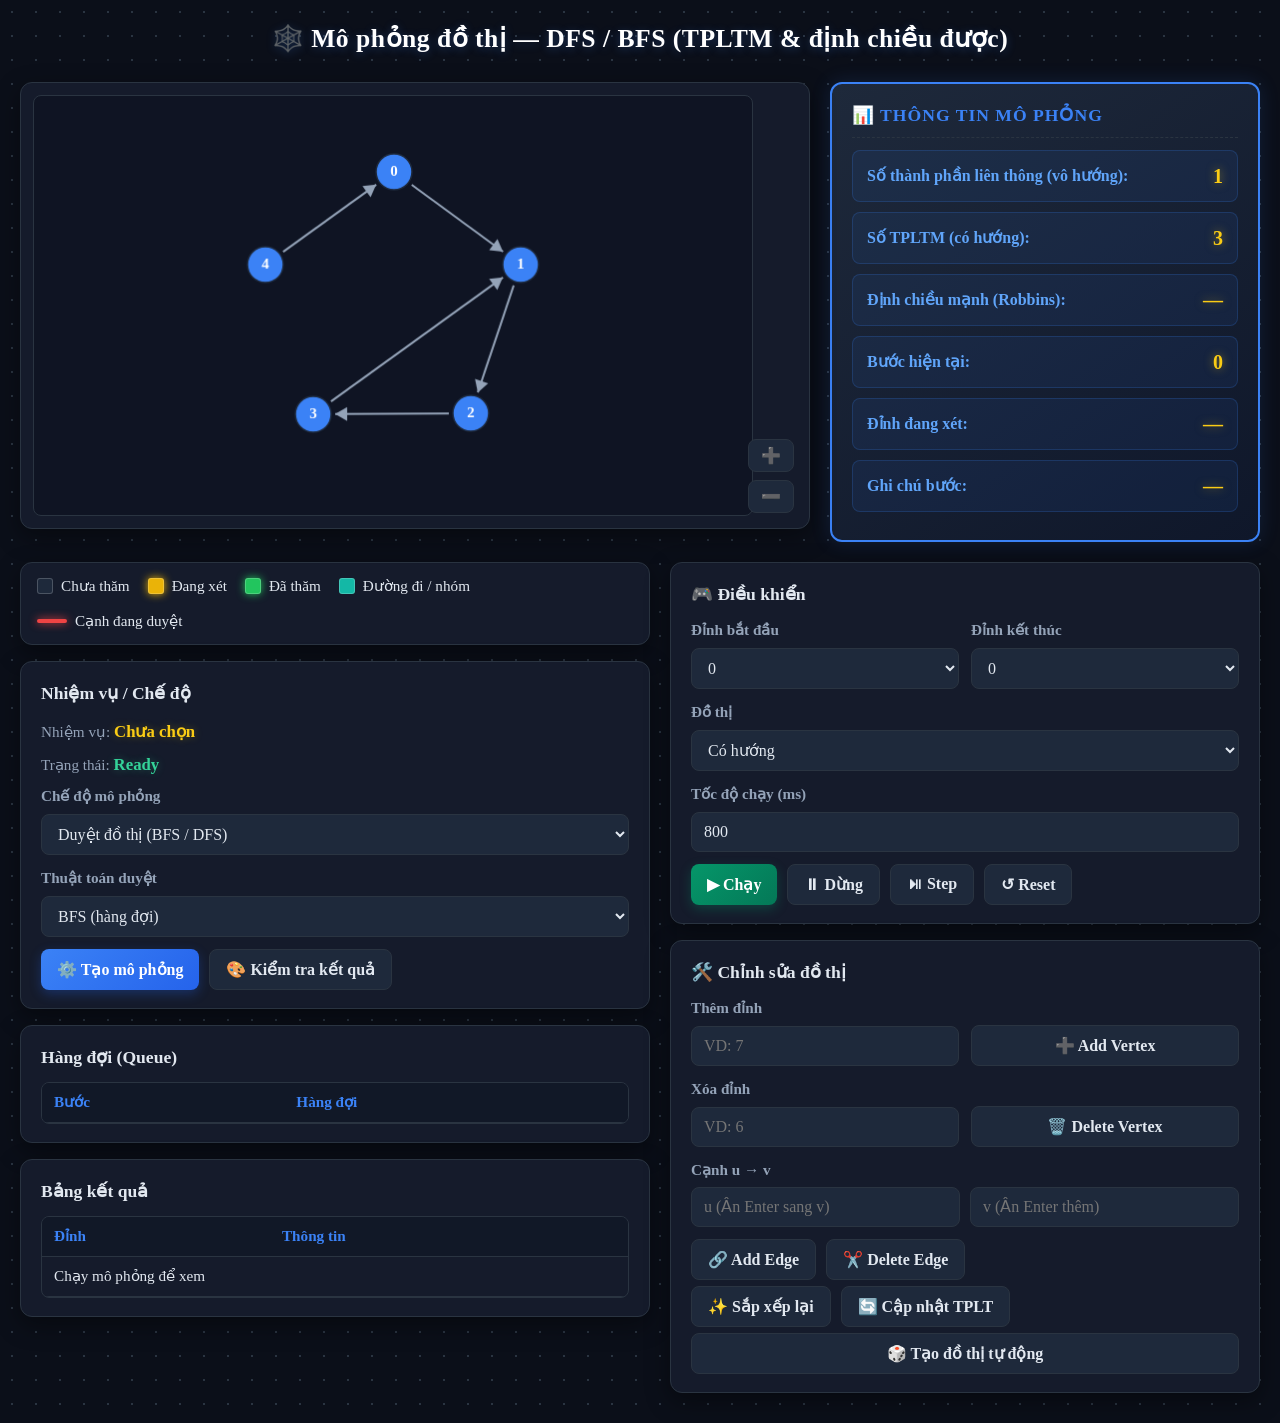
==== commit d238b5f0: "thuyet trinh di" ====
--- a/Interface/index.html
+++ b/Interface/index.html
@@ -234,6 +234,9 @@
                             <button type="button" class="btn" id="btnLayout">✨ Sắp xếp lại</button>
                             <button type="button" class="btn" id="btnUpdateWeak">🔄 Cập nhật TPLT</button>
                         </div>
+                        <div class="btn-row">
+                            <button type="button" class="btn btn-block" id="btnAutoGraph">🎲 Tạo đồ thị tự động</button>
+                        </div>
                     </div>
                 </section>
             </div>
